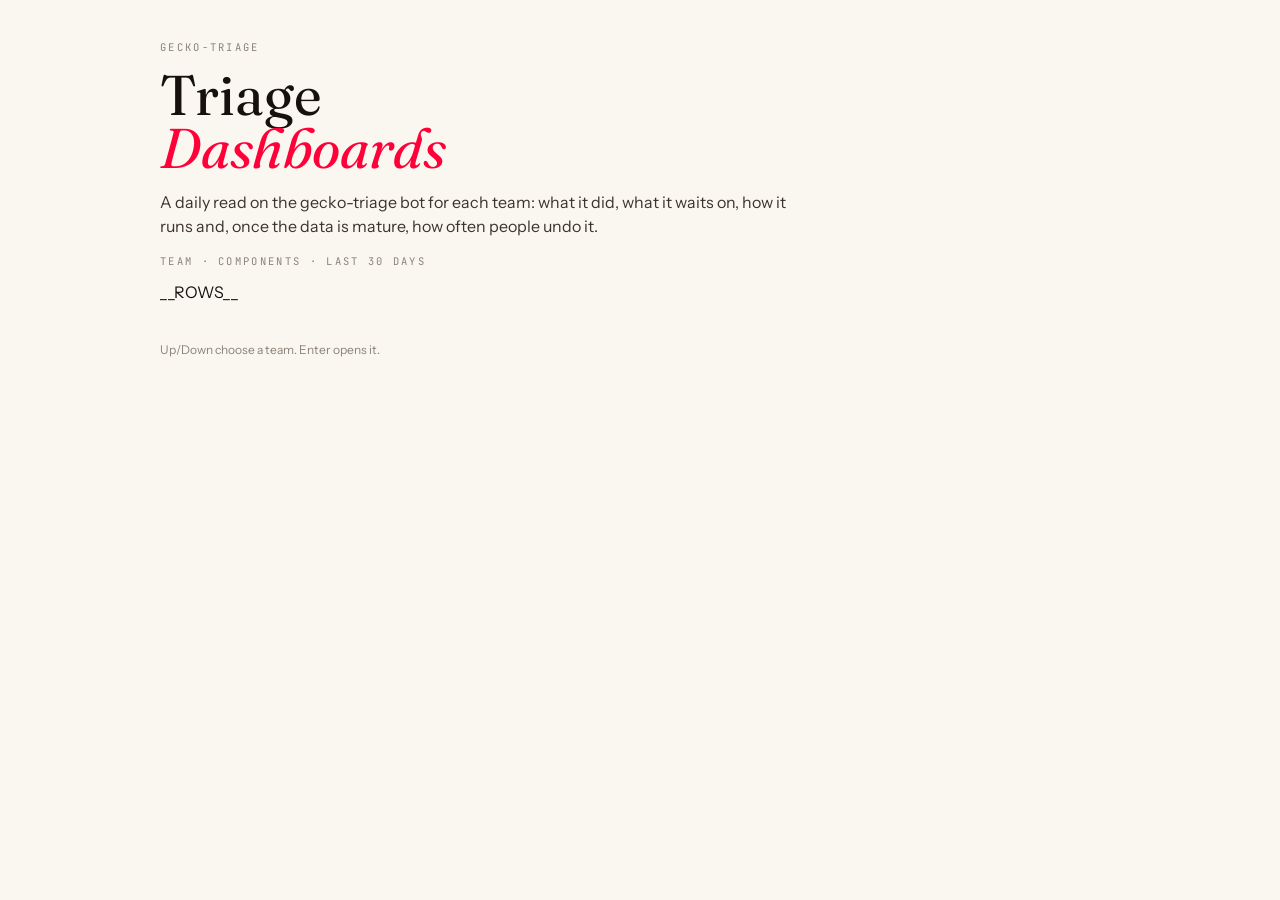
==== templates/index.html @ 48c9c32b "feat: build a per-team dashboard from gecko-triage dry runs Ingest the local dry-run rounds (data/ro" ====
<!doctype html>
<html lang="en">
<head>
<meta charset="utf-8">
<meta name="viewport" content="width=device-width, initial-scale=1">
<title>Triage dashboards: pick a team</title>
<link rel="stylesheet" href="style.css">
</head>
<body>
<header class="masthead">
  <p class="eyebrow">gecko-triage</p>
  <h1 class="title">Triage<br><em>Dashboards</em></h1>
  <p class="lede">A daily read on the gecko-triage bot for each team: what it did, what it waits on, how it runs and, once the data is mature, how often people undo it.</p>
</header>
<main>
  <p class="eyebrow">Team · Components · last 30 days</p>
  <div id="teams">
__ROWS__
  </div>
  <footer>Up/Down choose a team. Enter opens it.</footer>
</main>
<script>
"use strict";
const rows = [...document.querySelectorAll(".team-row")];
let selected = 0;
const select = i => { rows.forEach((r, j) => r.classList.toggle("is-selected", j === i)); selected = i; };
rows.forEach((r, i) => r.addEventListener("mouseenter", () => select(i)));
document.addEventListener("keydown", e => {
  if (!rows.length) return;
  if (e.key === "ArrowDown") { select((selected + 1) % rows.length); e.preventDefault(); }
  if (e.key === "ArrowUp") { select((selected - 1 + rows.length) % rows.length); e.preventDefault(); }
  if (e.key === "Enter") rows[selected].click();
});
select(0);
</script>
</body>
</html>
---- templates/style.css ----
@import url('https://fonts.googleapis.com/css2?family=Fraunces:opsz,wght@9..144,300..900&family=Instrument+Sans:wght@400..700&family=JetBrains+Mono:wght@400..700&display=swap');
:root {
  --paper: #FAF7F0;
  --paper-warm: #F2EBDC;
  --ink: #16110D;
  --ink-soft: #3B342D;
  --muted: #8B8378;
  --rule: #E6DECD;
  --rule-soft: #F0E9D9;
  --surface: #FFFFFF;
  --red: #FF0039;
  --red-deep: #B3002A;
  --serif: 'Fraunces', 'Iowan Old Style', Georgia, serif;
  --sans: 'Instrument Sans', -apple-system, BlinkMacSystemFont, system-ui, sans-serif;
  --mono: 'JetBrains Mono', ui-monospace, SFMono-Regular, monospace;
}
* { box-sizing: border-box; }
body { font-family: var(--sans); margin: 0; background: var(--paper); color: var(--ink);
  -webkit-font-smoothing: antialiased; }
main, .masthead { max-width: 1040px; margin: 0 auto; padding: 0 40px; }
.masthead { padding-top: 40px; }
.eyebrow { font-family: var(--mono); font-size: 10.5px; text-transform: uppercase;
  letter-spacing: 0.22em; color: var(--muted); margin: 0 0 14px; }
.eyebrow a { color: inherit; }
h1.title { font-family: var(--serif); font-weight: 400; font-size: 56px; line-height: 0.95; margin: 0 0 14px; }
h1.title em { color: var(--red); }
.lede { color: var(--ink-soft); max-width: 640px; line-height: 1.5; }
h2 { font-family: var(--serif); font-weight: 500; font-size: 22px; margin: 34px 0 12px; }
.note { color: var(--muted); font-size: 13px; }
.toggle-bar { display: flex; flex-wrap: wrap; justify-content: space-between; gap: 12px;
  border-bottom: 1px solid var(--rule); padding: 18px 0 12px; margin-bottom: 8px; }
.toggle-group { display: flex; gap: 4px; flex-wrap: wrap; }
.toggle-group button { font-family: var(--mono); font-size: 12px; border: 1px solid var(--rule);
  background: var(--surface); color: var(--ink-soft); padding: 6px 12px; cursor: pointer; }
.toggle-group button.active { background: var(--ink); color: var(--paper); border-color: var(--ink); }
.tiles { display: grid; grid-template-columns: repeat(auto-fit, minmax(150px, 1fr)); gap: 10px; }
.tile { background: var(--surface); border: 1px solid var(--rule); padding: 14px 16px; }
.tile strong { display: block; font-family: var(--serif); font-size: 34px; font-weight: 500; }
.tile span { font-family: var(--mono); font-size: 11px; color: var(--muted); text-transform: uppercase; letter-spacing: 0.08em; }
.bars { display: grid; grid-template-columns: max-content 1fr max-content; gap: 6px 12px; align-items: center; }
.bars .label { font-family: var(--mono); font-size: 12px; }
.bars .bar { display: block; height: 10px; background: var(--red); min-width: 2px; }
.bars .n { font-family: var(--mono); font-size: 12px; color: var(--ink-soft); }
.cols { display: grid; grid-template-columns: 1fr 1fr; gap: 32px; }
.table-wrap { overflow-x: auto; }
table { border-collapse: collapse; width: 100%; font-size: 13px; background: var(--surface); }
th, td { text-align: left; padding: 7px 10px; border-bottom: 1px solid var(--rule-soft); vertical-align: top; }
th { font-family: var(--mono); font-size: 11px; text-transform: uppercase; letter-spacing: 0.06em; color: var(--muted); }
.num { font-family: var(--mono); }
a { color: var(--red-deep); }
.chip { font-family: var(--mono); font-size: 11px; background: var(--paper-warm); padding: 1px 6px; margin-right: 4px; }
.bad { color: var(--red-deep); font-weight: 600; }
.filters { display: flex; gap: 10px; margin: 8px 0 12px; flex-wrap: wrap; }
.filters select, .filters input { font-family: var(--mono); font-size: 12px; padding: 4px 6px; border: 1px solid var(--rule); background: var(--surface); }
footer { color: var(--muted); font-size: 12px; padding: 40px 0; }
.team-row { display: grid; grid-template-columns: 40px 1fr auto 24px; gap: 16px; align-items: center;
  padding: 18px 8px; border-top: 1px solid var(--rule); color: var(--ink); text-decoration: none; }
.team-row:hover, .team-row.is-selected { background: var(--paper-warm); }
.team-row .row-num { font-family: var(--mono); color: var(--muted); }
.team-row .row-name { font-family: var(--serif); font-size: 22px; }
.team-row .row-paths { font-family: var(--mono); font-size: 11px; color: var(--muted); }
.team-row .row-stats { font-family: var(--mono); font-size: 12px; text-align: right; }
.team-row .row-stats strong { font-size: 18px; display: block; }
@media (max-width: 720px) { .cols { grid-template-columns: 1fr; } h1.title { font-size: 40px; } }
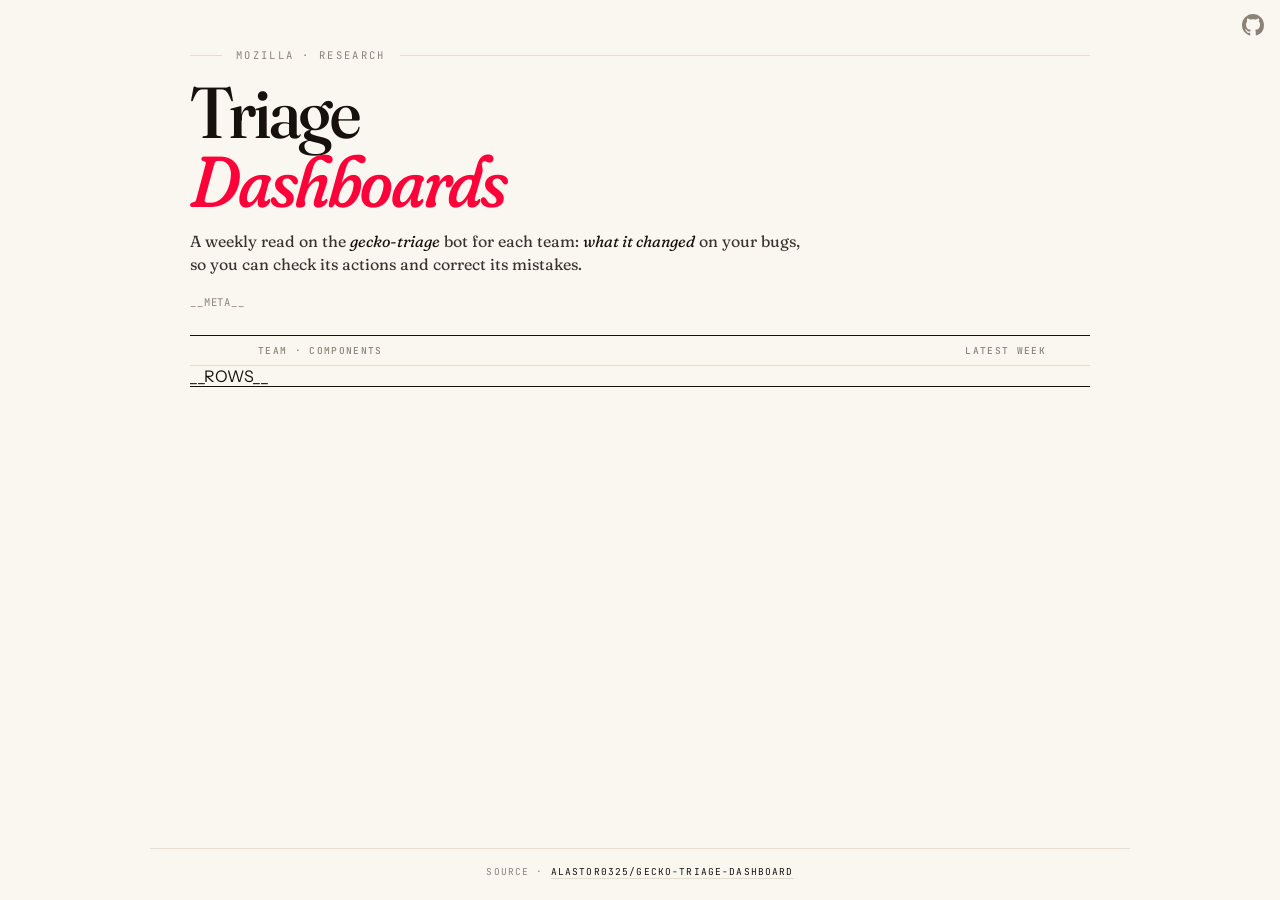
==== commit a696a686: "feat: narrow the dashboard to the weekly check MVP The page now answers one question for the team's " ====
--- a/templates/index.html
+++ b/templates/index.html
@@ -1,37 +1,358 @@
-<!doctype html>
+<!DOCTYPE html>
 <html lang="en">
 <head>
 <meta charset="utf-8">
-<meta name="viewport" content="width=device-width, initial-scale=1">
-<title>Triage dashboards: pick a team</title>
-<link rel="stylesheet" href="style.css">
+<title>Triage Dashboards: pick a team</title>
+<link rel="icon" type="image/svg+xml" href="data:image/svg+xml;utf8,<svg xmlns='http://www.w3.org/2000/svg' viewBox='0 0 64 64'><rect width='64' height='64' rx='12' fill='%23FF0039'/><text x='32' y='49' font-family='-apple-system, BlinkMacSystemFont, Segoe UI, Helvetica, Arial, sans-serif' font-weight='900' font-size='52' fill='white' text-anchor='middle'>m</text></svg>">
+<link rel="preconnect" href="https://fonts.googleapis.com"><link rel="preconnect" href="https://fonts.gstatic.com" crossorigin><link href="https://fonts.googleapis.com/css2?family=Fraunces:ital,opsz,wght,SOFT@0,9..144,300..900,0..100;1,9..144,300..900,0..100&family=Instrument+Sans:ital,wght@0,400..700;1,400..700&family=JetBrains+Mono:wght@400..700&display=swap" rel="stylesheet">
+<style>:root {
+  --paper: #FAF7F0;
+  --paper-warm: #F2EBDC;
+  --ink: #16110D;
+  --ink-soft: #3B342D;
+  --muted: #8B8378;
+  --rule: #E6DECD;
+  --rule-soft: #F0E9D9;
+  --surface: #FFFFFF;
+  --red: #FF0039;
+  --red-deep: #B3002A;
+
+  --serif: 'Fraunces', 'Iowan Old Style', Georgia, serif;
+  --sans: 'Instrument Sans', -apple-system, BlinkMacSystemFont, system-ui, sans-serif;
+  --mono: 'JetBrains Mono', ui-monospace, SFMono-Regular, monospace;
+}
+* { box-sizing: border-box; }
+body {
+  font-family: var(--sans);
+  margin: 0;
+  background: var(--paper);
+  color: var(--ink);
+  min-height: 100vh;
+  display: flex;
+  flex-direction: column;
+  -webkit-font-smoothing: antialiased;
+  text-rendering: optimizeLegibility;
+}
+
+.masthead {
+  max-width: 980px;
+  margin: 0 auto;
+  width: 100%;
+  padding: 48px 40px 18px;
+  position: relative;
+}
+.eyebrow {
+  font-family: var(--mono);
+  font-size: 10.5px;
+  text-transform: uppercase;
+  letter-spacing: 0.22em;
+  color: var(--muted);
+  margin: 0 0 16px;
+  display: flex;
+  align-items: center;
+  gap: 14px;
+}
+.eyebrow::before, .eyebrow::after {
+  content: '';
+  flex: 0 0 auto;
+  height: 1px;
+  background: var(--rule);
+}
+.eyebrow::before { width: 32px; }
+.eyebrow::after  { flex: 1; }
+
+h1.title {
+  font-family: var(--serif);
+  font-variation-settings: "opsz" 120, "wght" 500, "SOFT" 30;
+  font-size: clamp(42px, 6.4vw, 72px);
+  line-height: 0.96;
+  letter-spacing: -0.03em;
+  font-weight: 500;
+  margin: 0 0 14px;
+  color: var(--ink);
+}
+h1.title em {
+  font-style: italic;
+  font-variation-settings: "opsz" 120, "wght" 500, "SOFT" 100;
+  color: var(--red);
+  letter-spacing: -0.022em;
+}
+
+.lede {
+  font-family: var(--serif);
+  font-variation-settings: "opsz" 18, "wght" 400, "SOFT" 60;
+  font-size: 16px;
+  line-height: 1.45;
+  color: var(--ink-soft);
+  max-width: 620px;
+  margin: 0 0 18px;
+  font-weight: 400;
+}
+.lede em {
+  font-style: italic;
+  color: var(--ink);
+}
+
+.meta-row {
+  font-family: var(--mono);
+  font-size: 10.5px;
+  text-transform: uppercase;
+  letter-spacing: 0.08em;
+  color: var(--muted);
+  display: flex;
+  align-items: baseline;
+  gap: 12px;
+  flex-wrap: wrap;
+}
+.meta-row .sep { color: var(--rule); }
+
+main {
+  flex: 1;
+  max-width: 980px;
+  margin: 0 auto;
+  padding: 8px 40px 36px;
+  width: 100%;
+}
+
+.toc-rule {
+  height: 1px;
+  background: var(--ink);
+  margin: 0;
+}
+.toc-rule.thin { background: var(--rule); }
+
+.toc-header {
+  display: grid;
+  grid-template-columns: 48px 1fr 130px 24px;
+  gap: 20px;
+  padding: 8px 0;
+  align-items: baseline;
+  font-family: var(--mono);
+  font-size: 9.5px;
+  letter-spacing: 0.14em;
+  text-transform: uppercase;
+  color: var(--muted);
+}
+.toc-header span { font-weight: 500; }
+.toc-header .toc-h-count { text-align: right; }
+
+.team-row {
+  display: grid;
+  grid-template-columns: 48px 1fr 130px 24px;
+  gap: 20px;
+  padding: 16px 0 18px;
+  align-items: baseline;
+  text-decoration: none;
+  color: var(--ink);
+  border-top: 1px solid var(--rule);
+  transition: background 0.18s, padding-left 0.2s ease;
+  position: relative;
+}
+.team-row:first-of-type { border-top: none; }
+.team-row::after {
+  content: '';
+  position: absolute;
+  left: 0; top: -1px;
+  height: 1px; width: 0;
+  background: var(--red);
+  transition: width 0.28s ease;
+}
+/* Exactly one row is highlighted at a time — the "selection". Both
+   hovering and the Up/Down keys set it via JS (`.is-selected`), so
+   there's only ever one highlight and the keyboard stays in control
+   even while the cursor rests over the list. Using a JS-driven class
+   instead of CSS :hover/:focus is what avoids two rows lighting up. */
+.team-row.is-selected {
+  background: var(--paper-warm);
+  padding-left: 14px;
+}
+/* Drop the default ring — the selection highlight (warm bg + full-width
+   red top rule + red name/arrow) is the visible focus indicator. */
+.team-row:focus { outline: none; }
+.team-row.is-selected::after { width: 100%; }
+.team-row.is-selected .row-arrow { transform: translateX(6px); color: var(--red); }
+.team-row.is-selected .row-name { color: var(--red); }
+
+.row-num {
+  font-family: var(--serif);
+  font-variation-settings: "opsz" 30, "wght" 400, "SOFT" 50;
+  font-style: italic;
+  font-size: 24px;
+  line-height: 1;
+  color: var(--muted);
+  letter-spacing: -0.01em;
+}
+.row-meta { min-width: 0; }
+.row-name {
+  font-family: var(--serif);
+  font-variation-settings: "opsz" 30, "wght" 500, "SOFT" 30;
+  font-size: 22px;
+  line-height: 1.1;
+  letter-spacing: -0.012em;
+  font-weight: 500;
+  color: var(--ink);
+  margin: 0 0 5px;
+  transition: color 0.18s;
+}
+.row-paths {
+  font-family: var(--mono);
+  font-size: 11.5px;
+  color: var(--ink-soft);
+  line-height: 1.5;
+  margin: 0;
+  word-break: break-word;
+}
+.row-paths .sep {
+  color: var(--rule);
+  margin: 0 4px;
+}
+.row-stats {
+  font-family: var(--mono);
+  font-size: 10.5px;
+  color: var(--muted);
+  text-transform: uppercase;
+  letter-spacing: 0.06em;
+  text-align: right;
+  line-height: 1.4;
+}
+.row-stats strong {
+  display: block;
+  font-family: var(--serif);
+  font-variation-settings: "opsz" 30, "wght" 500;
+  font-style: italic;
+  font-size: 19px;
+  color: var(--ink);
+  letter-spacing: -0.01em;
+  font-weight: 500;
+  margin-bottom: 1px;
+  text-transform: none;
+}
+.row-arrow {
+  font-family: var(--serif);
+  font-variation-settings: "opsz" 30, "wght" 400;
+  font-size: 22px;
+  color: var(--muted);
+  line-height: 1;
+  transition: transform 0.22s ease, color 0.18s;
+  text-align: right;
+}
+
+footer {
+  font-family: var(--mono);
+  font-size: 9.5px;
+  color: var(--muted);
+  text-transform: uppercase;
+  letter-spacing: 0.12em;
+  text-align: center;
+  padding: 16px 40px 22px;
+  border-top: 1px solid var(--rule);
+  max-width: 980px;
+  margin: 16px auto 0;
+  width: 100%;
+}
+footer a {
+  color: var(--ink);
+  text-decoration: none;
+  border-bottom: 1px solid var(--rule);
+  transition: border-color 0.15s, color 0.15s;
+}
+footer a:hover {
+  color: var(--red);
+  border-bottom-color: var(--red);
+}
+
+@media (max-width: 720px) {
+  .masthead { padding: 32px 24px 18px; }
+  main { padding: 8px 24px 36px; }
+  .team-row, .toc-header {
+    grid-template-columns: 40px 1fr;
+    gap: 14px;
+  }
+  .team-row .row-stats, .team-row .row-arrow,
+  .toc-header .toc-h-count, .toc-header .toc-h-arrow {
+    grid-column: 1 / -1;
+    text-align: left;
+  }
+  .row-name { font-size: 20px; }
+  .row-num  { font-size: 22px; }
+}
+.gh-corner {
+  position: fixed;
+  top: 14px;
+  right: 16px;
+  z-index: 101;
+  color: var(--muted);
+  line-height: 0;
+  transition: color 0.15s;
+}
+.gh-corner:hover { color: var(--ink); }</style>
 </head>
 <body>
-<header class="masthead">
-  <p class="eyebrow">gecko-triage</p>
+
+<a class="gh-corner" href="https://github.com/alastor0325/gecko-triage-dashboard" target="_blank" rel="noopener" title="View the source on GitHub" aria-label="View the source on GitHub"><svg viewBox="0 0 16 16" width="22" height="22" aria-hidden="true"><path fill="currentColor" fill-rule="evenodd" d="M8 0C3.58 0 0 3.58 0 8c0 3.54 2.29 6.53 5.47 7.59.4.07.55-.17.55-.38 0-.19-.01-.82-.01-1.49-2.01.37-2.53-.49-2.69-.94-.09-.23-.48-.94-.82-1.13-.28-.15-.68-.52-.01-.53.63-.01 1.08.58 1.23.82.72 1.21 1.87.87 2.33.66.07-.52.28-.87.51-1.07-1.78-.2-3.64-.89-3.64-3.95 0-.87.31-1.59.82-2.15-.08-.2-.36-1.02.08-2.12 0 0 .67-.21 2.2.82.64-.18 1.32-.27 2-.27.68 0 1.36.09 2 .27 1.53-1.04 2.2-.82 2.2-.82.44 1.1.16 1.92.08 2.12.51.56.82 1.27.82 2.15 0 3.07-1.87 3.75-3.65 3.95.29.25.54.73.54 1.48 0 1.07-.01 1.93-.01 2.2 0 .21.15.46.55.38A8.01 8.01 0 0016 8c0-4.42-3.58-8-8-8z"></path></svg></a>
+
+<div class="masthead">
+  <p class="eyebrow"><span>Mozilla · Research</span></p>
   <h1 class="title">Triage<br><em>Dashboards</em></h1>
-  <p class="lede">A daily read on the gecko-triage bot for each team: what it did, what it waits on, how it runs and, once the data is mature, how often people undo it.</p>
-</header>
+  <p class="lede">A weekly read on the <em>gecko-triage</em> bot for each team: <em>what it changed</em> on your bugs, so you can check its actions and correct its mistakes.</p>
+  <div class="meta-row">
+    __META__
+  </div>
+</div>
+
 <main>
-  <p class="eyebrow">Team · Components · last 30 days</p>
-  <div id="teams">
+  <div class="toc-rule"></div>
+  <div class="toc-header">
+    <span></span>
+    <span>Team · Components</span>
+    <span class="toc-h-count">Latest week</span>
+    <span class="toc-h-arrow"></span>
+  </div>
+  <div class="toc-rule thin"></div>
+
 __ROWS__
-  </div>
-  <footer>Up/Down choose a team. Enter opens it.</footer>
+
+  <div class="toc-rule"></div>
 </main>
+
+<footer>
+  Source · <a href="https://github.com/alastor0325/gecko-triage-dashboard">alastor0325/gecko-triage-dashboard</a>
+</footer>
+
 <script>
-"use strict";
-const rows = [...document.querySelectorAll(".team-row")];
-let selected = 0;
-const select = i => { rows.forEach((r, j) => r.classList.toggle("is-selected", j === i)); selected = i; };
-rows.forEach((r, i) => r.addEventListener("mouseenter", () => select(i)));
-document.addEventListener("keydown", e => {
+// Up / Down move the selection highlight through the team rows so the
+// picker is keyboard-drivable like the per-team dashboards. Mouse and
+// keyboard share ONE selection (last interaction wins): hovering a row
+// selects it, and the arrows step from wherever the selection is — so
+// only one row is ever highlighted and the keyboard keeps working even
+// while the cursor rests over the list. Enter follows the selected
+// row's link natively (each row is a focused <a>).
+(function teamKeyboardNav() {
+  const rows = Array.from(document.querySelectorAll('a.team-row'));
   if (!rows.length) return;
-  if (e.key === "ArrowDown") { select((selected + 1) % rows.length); e.preventDefault(); }
-  if (e.key === "ArrowUp") { select((selected - 1 + rows.length) % rows.length); e.preventDefault(); }
-  if (e.key === "Enter") rows[selected].click();
-});
-select(0);
+  let sel = -1;  // index of the highlighted row; -1 = nothing yet
+  function select(i) {
+    rows.forEach((r, j) => r.classList.toggle('is-selected', j === i));
+    sel = i;
+    rows[i].focus({ preventScroll: true });
+  }
+  // Hovering a row makes it the selection (mouseenter, not CSS :hover,
+  // so it can't fight the keyboard highlight).
+  rows.forEach((r, i) => r.addEventListener('mouseenter', () => select(i)));
+  document.addEventListener('keydown', (e) => {
+    if (e.key !== 'ArrowDown' && e.key !== 'ArrowUp') return;
+    // Leave OS/browser-reserved arrow combos alone.
+    if (e.metaKey || e.altKey || e.ctrlKey || e.shiftKey) return;
+    const dir = e.key === 'ArrowDown' ? 1 : -1;
+    // Nothing selected yet: Down → first row, Up → last row.
+    const next = sel === -1
+      ? (dir === 1 ? 0 : rows.length - 1)
+      : (sel + dir + rows.length) % rows.length;
+    select(next);
+    e.preventDefault();
+  });
+})();
 </script>
+
 </body>
 </html>
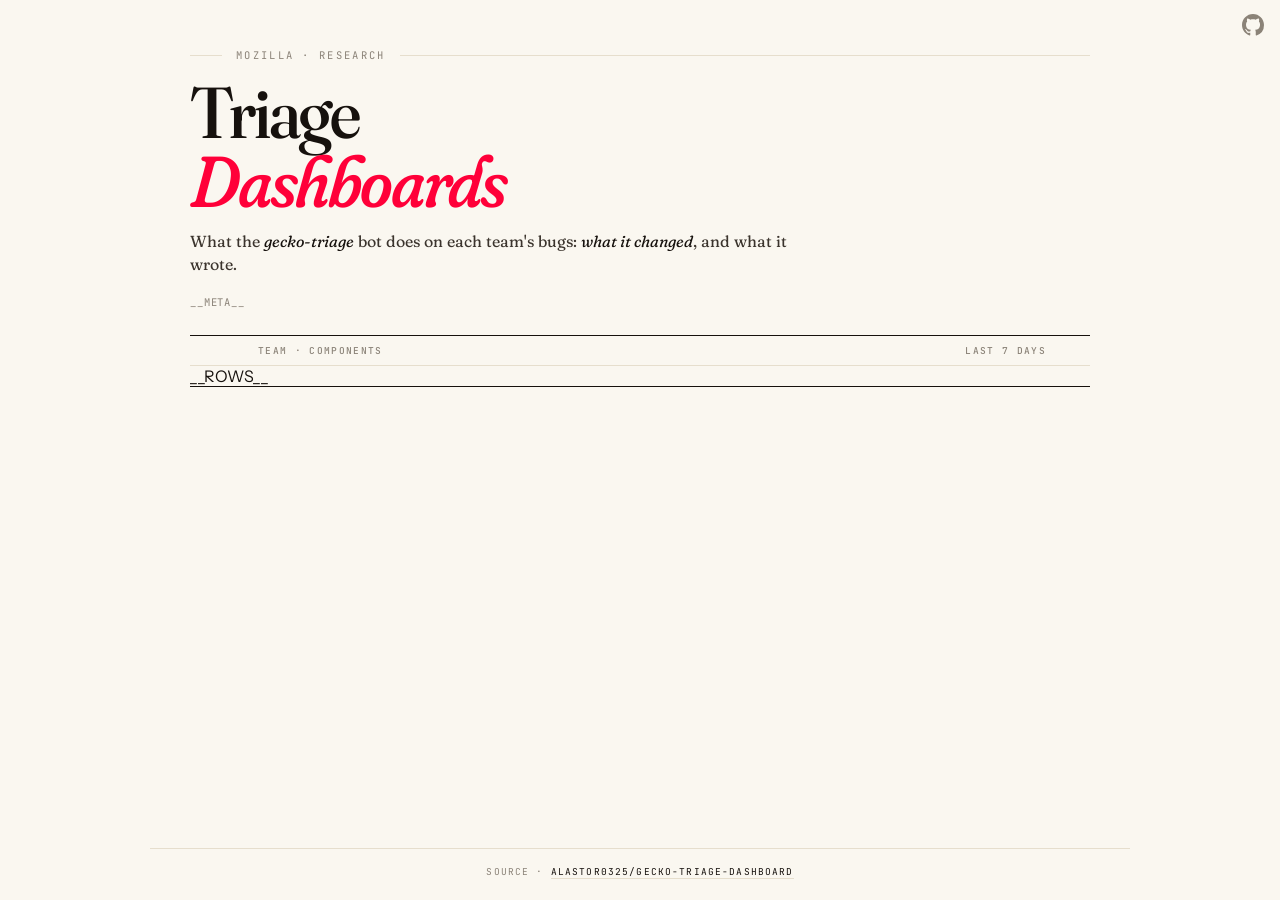
==== commit 4c259560: "fix: clean up the page after a full UX pass Short view: each row shows the bug number, its category " ====
--- a/templates/index.html
+++ b/templates/index.html
@@ -3,7 +3,7 @@
 <head>
 <meta charset="utf-8">
 <title>Triage Dashboards: pick a team</title>
-<link rel="icon" type="image/svg+xml" href="data:image/svg+xml;utf8,<svg xmlns='http://www.w3.org/2000/svg' viewBox='0 0 64 64'><rect width='64' height='64' rx='12' fill='%23FF0039'/><text x='32' y='49' font-family='-apple-system, BlinkMacSystemFont, Segoe UI, Helvetica, Arial, sans-serif' font-weight='900' font-size='52' fill='white' text-anchor='middle'>m</text></svg>">
+<link rel="icon" type="image/svg+xml" href="favicon.svg">
 <link rel="preconnect" href="https://fonts.googleapis.com"><link rel="preconnect" href="https://fonts.gstatic.com" crossorigin><link href="https://fonts.googleapis.com/css2?family=Fraunces:ital,opsz,wght,SOFT@0,9..144,300..900,0..100;1,9..144,300..900,0..100&family=Instrument+Sans:ital,wght@0,400..700;1,400..700&family=JetBrains+Mono:wght@400..700&display=swap" rel="stylesheet">
 <style>:root {
   --paper: #FAF7F0;
@@ -294,7 +294,7 @@
 <div class="masthead">
   <p class="eyebrow"><span>Mozilla · Research</span></p>
   <h1 class="title">Triage<br><em>Dashboards</em></h1>
-  <p class="lede">A weekly read on the <em>gecko-triage</em> bot for each team: <em>what it changed</em> on your bugs, so you can check its actions and correct its mistakes.</p>
+  <p class="lede">What the <em>gecko-triage</em> bot does on each team's bugs: <em>what it changed</em>, and what it wrote.</p>
   <div class="meta-row">
     __META__
   </div>
@@ -305,7 +305,7 @@
   <div class="toc-header">
     <span></span>
     <span>Team · Components</span>
-    <span class="toc-h-count">Latest week</span>
+    <span class="toc-h-count">Last 7 days</span>
     <span class="toc-h-arrow"></span>
   </div>
   <div class="toc-rule thin"></div>
